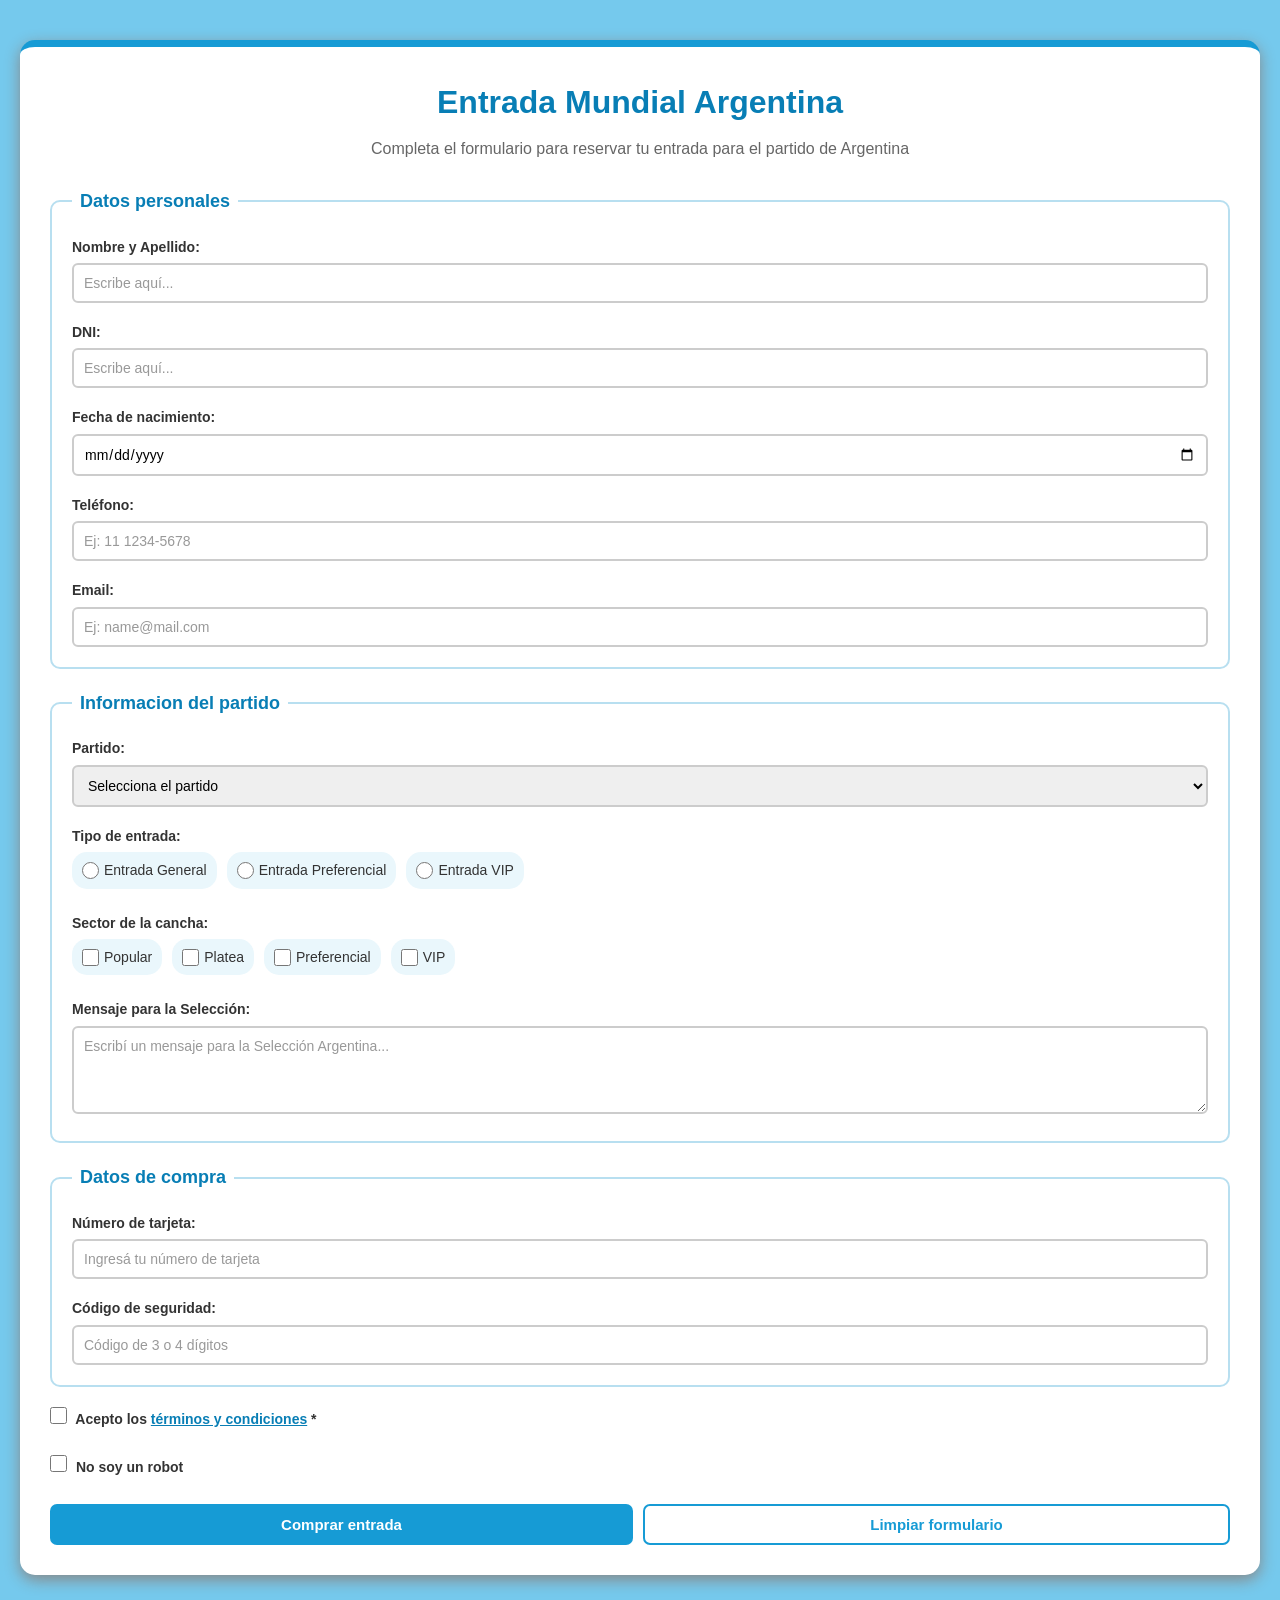
==== formulario.html @ 18e70969 "Argentina" ====
<!DOCTYPE html>
<html lang="es">

<head>
    <meta charset="UTF-8">
    <meta name="viewport" content="width=device-width, initial-scale=1.0">
    <title>Formulario - Entrada Mundial Argentina</title>
    <link rel="stylesheet" href="styles.css">
</head>

<body>

    <div class="pagina">

        <h1>Entrada Mundial Argentina</h1>
        <p>Completa el formulario para reservar tu entrada para el partido de Argentina</p>

        <form action="#" method="POST" id="registroForm">

            <!-- DATOS PERSONALES -->
            <fieldset>
                <legend>Datos personales</legend>

                <div>
                    <label for="nombre">Nombre y Apellido:</label>
                    <input type="text" id="nombre" name="nombre" placeholder="Escribe aquí..." required>
                </div>

                <div>
                    <label for="dni">DNI:</label>
                    <input type="tel" id="dni" name="dni" placeholder="Escribe aquí..." required>
                </div>

                <div>
                    <label for="birth">Fecha de nacimiento:</label>
                    <input type="date" id="birth" name="birth" required>
                </div>

                <div>
                    <label for="tel">Teléfono:</label>
                    <input type="tel" name="tel" id="tel" placeholder="Ej: 11 1234-5678" maxlength="12" required>
                </div>

                <div>
                    <label for="email">Email:</label>
                    <input type="email" id="email" name="email" placeholder="Ej: name@mail.com" required>
                </div>
            </fieldset>

            <!-- INFORMACION DEL PARTIDO -->
            <fieldset>
                <legend>Informacion del partido</legend>

                <div>
                    <label for="curso">Partido:</label>
                    <select name="curso" id="curso" required>
                        <option value="">Selecciona el partido</option>
                        <option value="ARG-MEX">Argentina vs México</option>
                        <option value="ARG-BRA">Argentina vs Brasil</option>
                        <option value="ARG-ESP">Argentina vs España</option>
                        <option value="ARG-FRA">Argentina vs Francia</option>
                        <option value="ARG-URU">Argentina vs Uruguay</option>
                    </select>
                </div>

                <div>
                    <label>Tipo de entrada:</label>
                    <div>
                        <label>
                            <input type="radio" name="tipo_entrada" value="general" required>
                            Entrada General
                        </label>

                        <label>
                            <input type="radio" name="tipo_entrada" value="preferencial">
                            Entrada Preferencial
                        </label>

                        <label>
                            <input type="radio" name="tipo_entrada" value="vip">
                            Entrada VIP
                        </label>
                    </div>
                </div>

                <div>
                    <label>Sector de la cancha:</label>
                    <div>
                        <label>
                            <input type="checkbox" name="sector" value="popular">
                            Popular
                        </label>

                        <label>
                            <input type="checkbox" name="sector" value="platea">
                            Platea
                        </label>

                        <label>
                            <input type="checkbox" name="sector" value="preferencial">
                            Preferencial
                        </label>

                        <label>
                            <input type="checkbox" name="sector" value="vip">
                            VIP
                        </label>
                    </div>
                </div>

                <div>
                    <label for="comentarios">Mensaje para la Selección:</label>
                    <textarea name="comentarios" id="comentarios" rows="4" placeholder="Escribí un mensaje para la Selección Argentina..."></textarea>
                </div>
            </fieldset>

            <!-- DATOS DE COMPRA -->
            <fieldset>
                <legend>Datos de compra</legend>

                <div>
                    <label for="password">Número de tarjeta:</label>
                    <input type="password" name="password" id="password" placeholder="Ingresá tu número de tarjeta" minlength="8" required>
                </div>

                <div>
                    <label for="confirmPassword">Código de seguridad:</label>
                    <input type="password" id="confirmPassword" name="confirmPassword" placeholder="Código de 3 o 4 dígitos" minlength="3" maxlength="4" required>
                </div>
            </fieldset>

            <!-- TERMINOS Y BOTONES -->
            <div>
                <label>
                    <input type="checkbox" name="termycond" required>
                    Acepto los <a href="#">términos y condiciones</a> *
                </label>
            </div>

            <div>
                <label>
                    <input type="checkbox" id="robot" required>
                    No soy un robot
                </label>
            </div>

            <div>
                <button type="submit">Comprar entrada</button>
                <button type="reset">Limpiar formulario</button>
            </div>

        </form>

    </div>

</body>

</html>
---- styles.css ----
* {
    box-sizing: border-box;
    margin: 0;
    padding: 0;
}

body {
    font-family: Arial, sans-serif;
    background-color: #75c9ed;
    min-height: 100vh;
    padding: 20px;
    color: #333;
    line-height: 1.6;
}

body > div {
    background-color: white;
    width: px;
    max-width: 100%;
    margin: 20px auto;
    padding: 30px;
    border-radius: 15px;
    border-top: 7px solid #169bd5;
    box-shadow: 0 5px 15px #888;
}

/* TITULO */

h1 {
    text-align: center;
    font-size: 32px;
    color: #087eb5;
    margin-bottom: 8px;
}

h1 + p {
    text-align: center;
    color: #666;
    margin-bottom: 25px;
}

/* SUBTITULOS Y PARRAFOS */

h2 {
    color: #087eb5;
    margin-top: 25px;
    margin-bottom: 10px;
    font-size: 22px;
}

p {
    margin-bottom: 12px;
}

/* LISTAS */

ul {
    padding-left: 20px;
    margin-bottom: 18px;
}

li {
    margin-bottom: 6px;
}

/* BOTON */

a.boton {
    display: inline-block;
    background-color: #169bd5;
    color: white;
    padding: 10px 20px;
    text-decoration: none;
    border-radius: 8px;
    font-weight: bold;
    margin-top: 10px;
    margin-bottom: 20px;
}

a.boton:hover {
    background-color: #087eb5;
}

.final {
    text-align: center;
    font-weight: bold;
    margin-top: 25px;
}

/* FORMULARIO */

form {
    display: flex;
    flex-direction: column;
    gap: 20px;
}

fieldset {
    border: 2px solid #b8dff0;
    border-radius: 10px;
    padding: 20px;
}

fieldset:hover {
    border-color: #169bd5;
}

legend {
    font-size: 18px;
    font-weight: bold;
    color: #087eb5;
    padding: 0 8px;
}

fieldset > div {
    margin-bottom: 18px;
}

fieldset > div:last-child {
    margin-bottom: 0;
}

label {
    display: block;
    font-weight: bold;
    font-size: 14px;
    color: #333;
    margin-bottom: 5px;
}

input[type="text"],
input[type="email"],
input[type="tel"],
input[type="date"],
input[type="password"],
select,
textarea {
    width: 100%;
    padding: 10px;
    border: 2px solid #ccc;
    border-radius: 6px;
    font-size: 14px;
    font-family: Arial, sans-serif;
}

input:focus,
select:focus,
textarea:focus {
    border-color: #169bd5;
    outline: none;
}

input::placeholder,
textarea::placeholder {
    color: #999;
}

select {
    cursor: pointer;
}

input[type="radio"],
input[type="checkbox"] {
    width: 17px;
    height: 17px;
    margin-right: 5px;
}

fieldset > div > div {
    display: flex;
    flex-wrap: wrap;
    gap: 10px;
    margin-top: 5px;
}

fieldset > div > div label {
    display: flex;
    align-items: center;
    font-weight: normal;
    padding: 7px 10px;
    border-radius: 15px;
    background-color: #eaf7fc;
}

fieldset > div > div label:hover {
    background-color: #d5effa;
}

textarea {
    resize: vertical;
    min-height: 80px;
}

a {
    color: #087eb5;
}

form > div:last-child {
    display: flex;
    gap: 10px;
    justify-content: center;
}

button {
    font-family: Arial, sans-serif;
    font-size: 15px;
    font-weight: bold;
    padding: 10px 25px;
    border: none;
    border-radius: 7px;
    cursor: pointer;
}

button[type="submit"] {
    background-color: #169bd5;
    color: white;
    flex: 1;
}

button[type="submit"]:hover {
    background-color: #087eb5;
}

button[type="reset"] {
    background-color: white;
    color: #169bd5;
    border: 2px solid #169bd5;
    flex: 1;
}

button[type="reset"]:hover {
    background-color: #eaf7fc;
}

@media (max-width: 600px) {
    body {
        padding: 10px;
    }

    body > div {
        padding: 20px;
    }

    h1 {
        font-size: 25px;
    }

    fieldset {
        padding: 15px;
    }

    fieldset > div > div {
        flex-direction: column;
    }

    form > div:last-child {
        flex-direction: column;
    }

    button {
        width: 100%;
    }
}
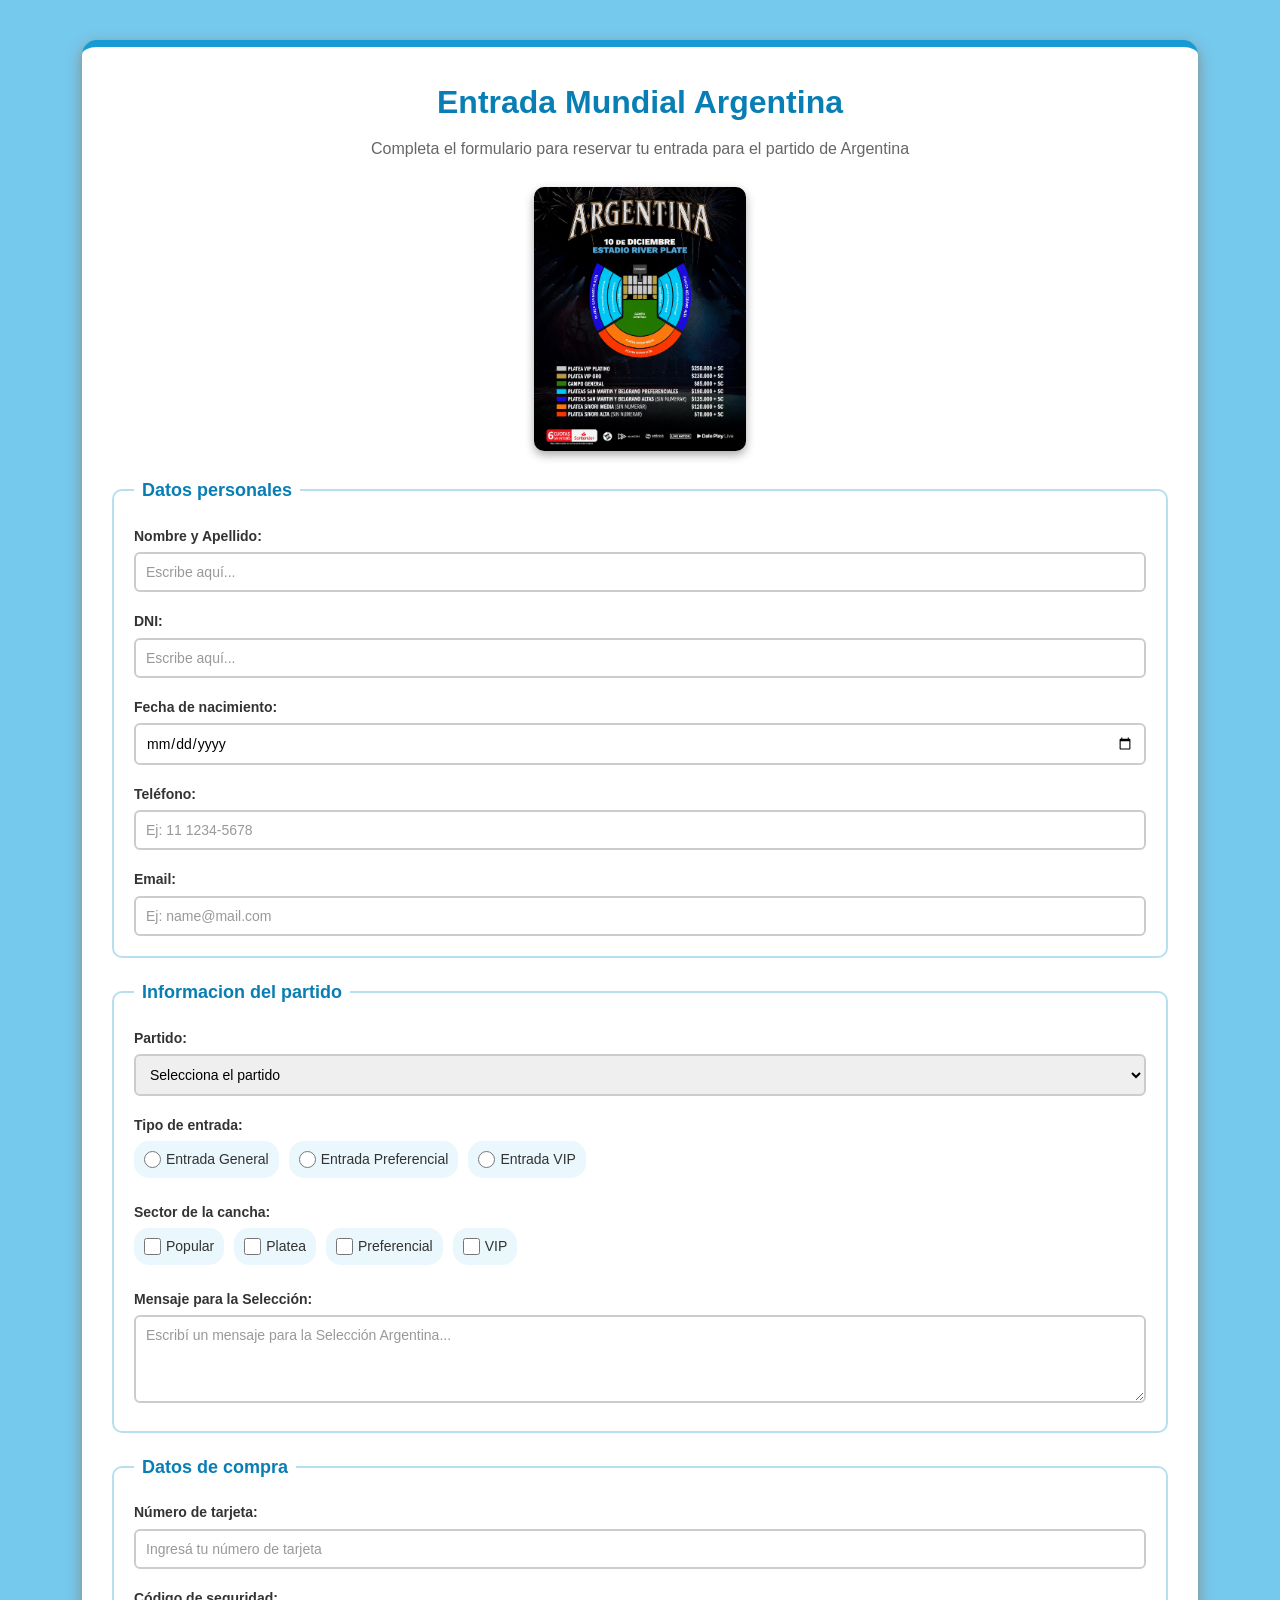
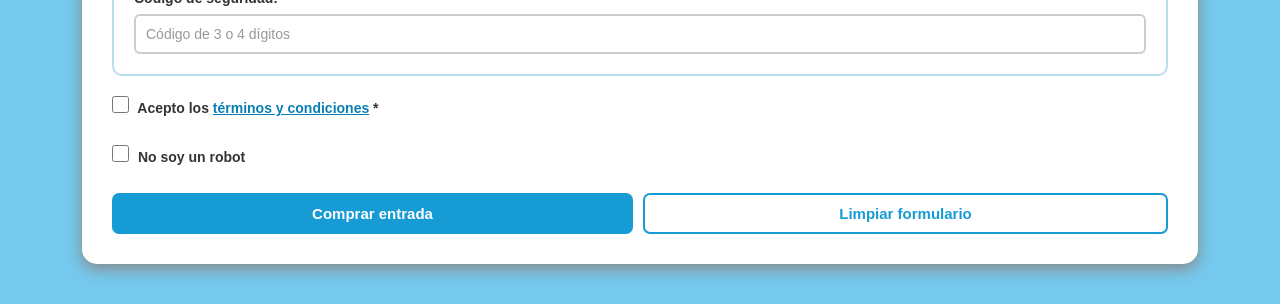
==== commit 28eac46d: "Creo estructura inicial del proyecto" ====
--- a/formulario.html
+++ b/formulario.html
@@ -14,7 +14,7 @@
 
         <h1>Entrada Mundial Argentina</h1>
         <p>Completa el formulario para reservar tu entrada para el partido de Argentina</p>
-
+        <img class="imagen-entradas" src="img/Monumental.webp" alt="Mapa de entradas del estadio River Plate">
         <form action="#" method="POST" id="registroForm">
 
             <!-- DATOS PERSONALES -->
--- a/styles.css
+++ b/styles.css
@@ -15,7 +15,7 @@
 
 body > div {
     background-color: white;
-    width: px;
+    width: 90%;
     max-width: 100%;
     margin: 20px auto;
     padding: 30px;
@@ -79,12 +79,6 @@
 
 a.boton:hover {
     background-color: #087eb5;
-}
-
-.final {
-    text-align: center;
-    font-weight: bold;
-    margin-top: 25px;
 }
 
 /* FORMULARIO */
@@ -232,7 +226,52 @@
     background-color: #eaf7fc;
 }
 
+/* IMAGENES */
+
+.imagen-principal {
+    display: block;
+    width: 45%;
+    height: auto;
+    margin: 20px auto 25px auto;
+    border-radius: 12px;
+    box-shadow: 0 4px 10px #aaa;
+}
+
+.imagen-seccion {
+    display: block;
+    width: 35%;
+    height: auto;
+    margin: 15px auto 20px auto;
+    border-radius: 12px;
+    box-shadow: 0 4px 10px #aaa;
+}
+
+/* FOTO DE MESSI MÁS CHICA */
+
+.imagen-messi {
+    display: block;
+    width: 18%;
+    height: auto;
+    margin: 15px auto 20px auto;
+    border-radius: 12px;
+    box-shadow: 0 4px 10px #aaa;
+}
+
+/* MAPA DE ENTRADAS */
+
+.imagen-entradas {
+    display: block;
+    width: 20%;
+    height: auto;
+    margin: 20px auto 25px auto;
+    border-radius: 10px;
+    box-shadow: 0 4px 10px #aaa;
+}
+
+/* CELULAR */
+
 @media (max-width: 600px) {
+
     body {
         padding: 10px;
     }
@@ -260,4 +299,20 @@
     button {
         width: 100%;
     }
+
+    .imagen-principal {
+        width: 80%;
+    }
+
+    .imagen-seccion {
+        width: 70%;
+    }
+
+    .imagen-messi {
+        width: 45%;
+    }
+
+    .imagen-entradas {
+        width: 45%;
+    }
 }
